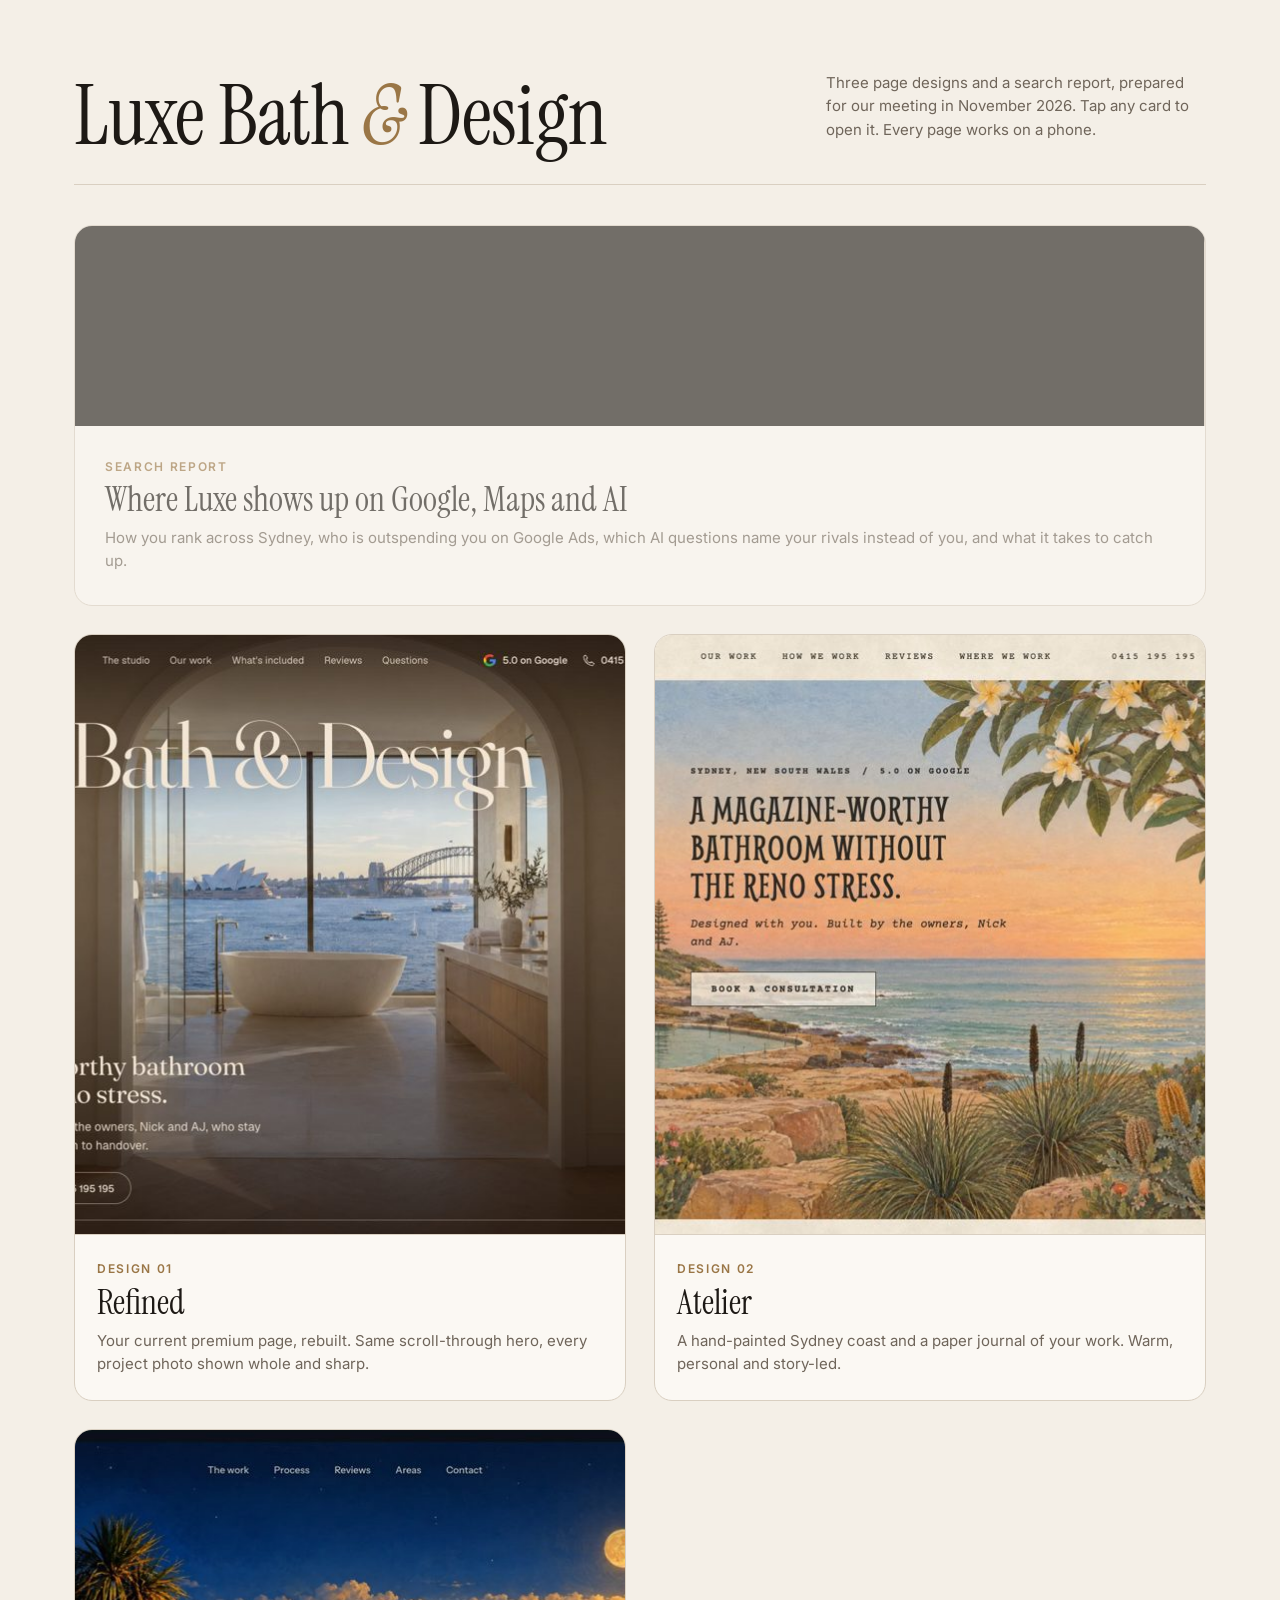
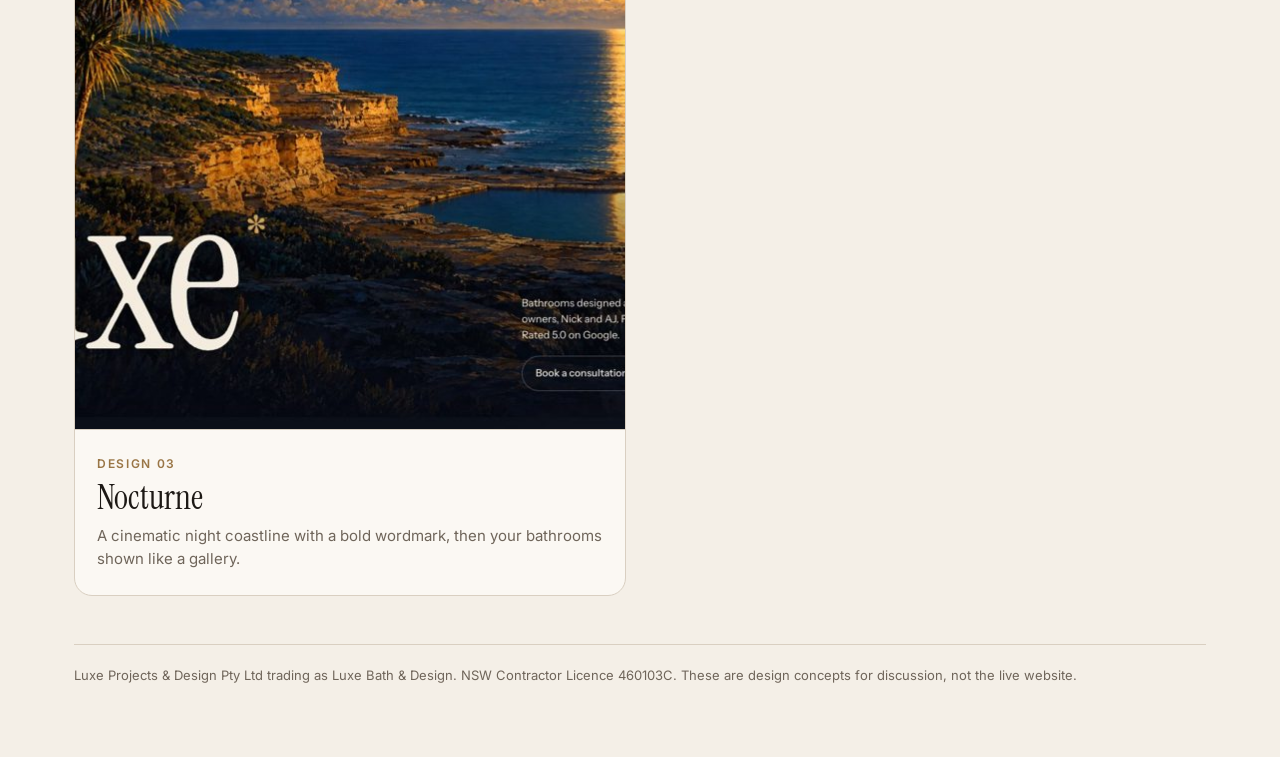
==== index.html @ 00186c3e "Update index.html" ====
<!doctype html>
<html lang="en-AU">
<head>
<meta charset="utf-8">
<meta name="viewport" content="width=device-width, initial-scale=1">
<meta name="robots" content="noindex, nofollow">
<title>Luxe Bath &amp; Design | Page concepts and search report</title>
<link rel="preconnect" href="https://fonts.googleapis.com">
<link rel="preconnect" href="https://fonts.gstatic.com" crossorigin>
<link href="https://fonts.googleapis.com/css2?family=Instrument+Serif:ital@0;1&family=Inter:wght@400;500;600&display=swap" rel="stylesheet">
<style>
:root{--ink:#1d1915;--paper:#f4efe7;--line:#d9cfc1;--muted:#6f655a;--brass:#9a7646;--card:#fbf8f3}
@media (prefers-color-scheme: dark){:root:not([data-theme="light"]){--ink:#efe8de;--paper:#14110e;--line:#3a332b;--muted:#a89c8d;--brass:#c9a36b;--card:#1d1915}}
*{box-sizing:border-box}
body{margin:0;background:var(--paper);color:var(--ink);font:400 16px/1.55 Inter,system-ui,sans-serif;-webkit-font-smoothing:antialiased}
.wrap{max-width:1180px;margin:0 auto;padding:56px 24px 72px}
header{display:flex;justify-content:space-between;align-items:flex-end;gap:24px;flex-wrap:wrap;border-bottom:1px solid var(--line);padding-bottom:28px}
h1{font:400 clamp(44px,7vw,84px)/0.95 "Instrument Serif",serif;margin:0;letter-spacing:-0.01em}
h1 em{color:var(--brass)}
.meta{color:var(--muted);font-size:15px;max-width:380px}
.grid{display:grid;grid-template-columns:repeat(2,1fr);gap:28px;margin-top:40px}
a.card{display:block;text-decoration:none;color:inherit;background:var(--card);border:1px solid var(--line);border-radius:18px;overflow:hidden;transition:transform .25s ease,box-shadow .25s ease}
a.card:hover{transform:translateY(-3px);box-shadow:0 18px 40px rgba(0,0,0,.12)}
a.card img{display:block;width:100%;aspect-ratio:16/10;object-fit:cover;border-bottom:1px solid var(--line)}
.body{padding:20px 22px 24px}
.num{font-size:12px;letter-spacing:.14em;text-transform:uppercase;color:var(--brass);font-weight:600}
h2{font:400 34px/1.05 "Instrument Serif",serif;margin:6px 0 8px}
.body p{margin:0;color:var(--muted);font-size:15px}
.report{grid-column:1/-1;display:grid;grid-template-columns:1.1fr 1fr}
.report .viz{background:#1d1915;display:flex;align-items:center;justify-content:center;min-height:260px;border-right:1px solid var(--line)}
.report .viz img{border:0;aspect-ratio:auto;height:100%;object-fit:cover}
.report .body{padding:32px 30px;display:flex;flex-direction:column;justify-content:center}
.soon{opacity:.6;pointer-events:none}
footer{margin-top:48px;color:var(--muted);font-size:13px;border-top:1px solid var(--line);padding-top:20px}
@media (max-width:760px){.grid{grid-template-columns:1fr}.report{grid-template-columns:1fr}.report .viz{border-right:0;border-bottom:1px solid var(--line)}.wrap{padding:36px 16px 56px}}
</style>
</head>
<body>
<div class="wrap">
<header>
<h1>Luxe Bath <em>&amp;</em> Design</h1>
<p class="meta">Three page designs and a search report, prepared for our meeting in November 2026. Tap any card to open it. Every page works on a phone.</p>
</header>
<div class="grid">
<a class="card report soon" id="report-card" href="report/">
<div class="viz"><img src="hub/report.jpg" alt="Preview of the search and AI report" onerror="this.parentNode.style.minHeight='200px';this.remove()"></div>
<div class="body"><span class="num">Search report</span><h2>Where Luxe shows up on Google, Maps and AI</h2><p>How you rank across Sydney, who is outspending you on Google Ads, which AI questions name your rivals instead of you, and what it takes to catch up.</p></div>
</a>
<a class="card" href="refined/"><img src="hub/refined.jpg" alt="Refined page preview" width="960" height="600"><div class="body"><span class="num">Design 01</span><h2>Refined</h2><p>Your current premium page, rebuilt. Same scroll-through hero, every project photo shown whole and sharp.</p></div></a>
<a class="card" href="atelier/"><img src="hub/atelier.jpg" alt="Atelier page preview" width="960" height="600"><div class="body"><span class="num">Design 02</span><h2>Atelier</h2><p>A hand-painted Sydney coast and a paper journal of your work. Warm, personal and story-led.</p></div></a>
<a class="card" href="nocturne/"><img src="hub/nocturne.jpg" alt="Nocturne page preview" width="960" height="600"><div class="body"><span class="num">Design 03</span><h2>Nocturne</h2><p>A cinematic night coastline with a bold wordmark, then your bathrooms shown like a gallery.</p></div></a>
</div>
<footer>Luxe Projects &amp; Design Pty Ltd trading as Luxe Bath &amp; Design. NSW Contractor Licence 460103C. These are design concepts for discussion, not the live website.</footer>
</div>
</body>
</html>
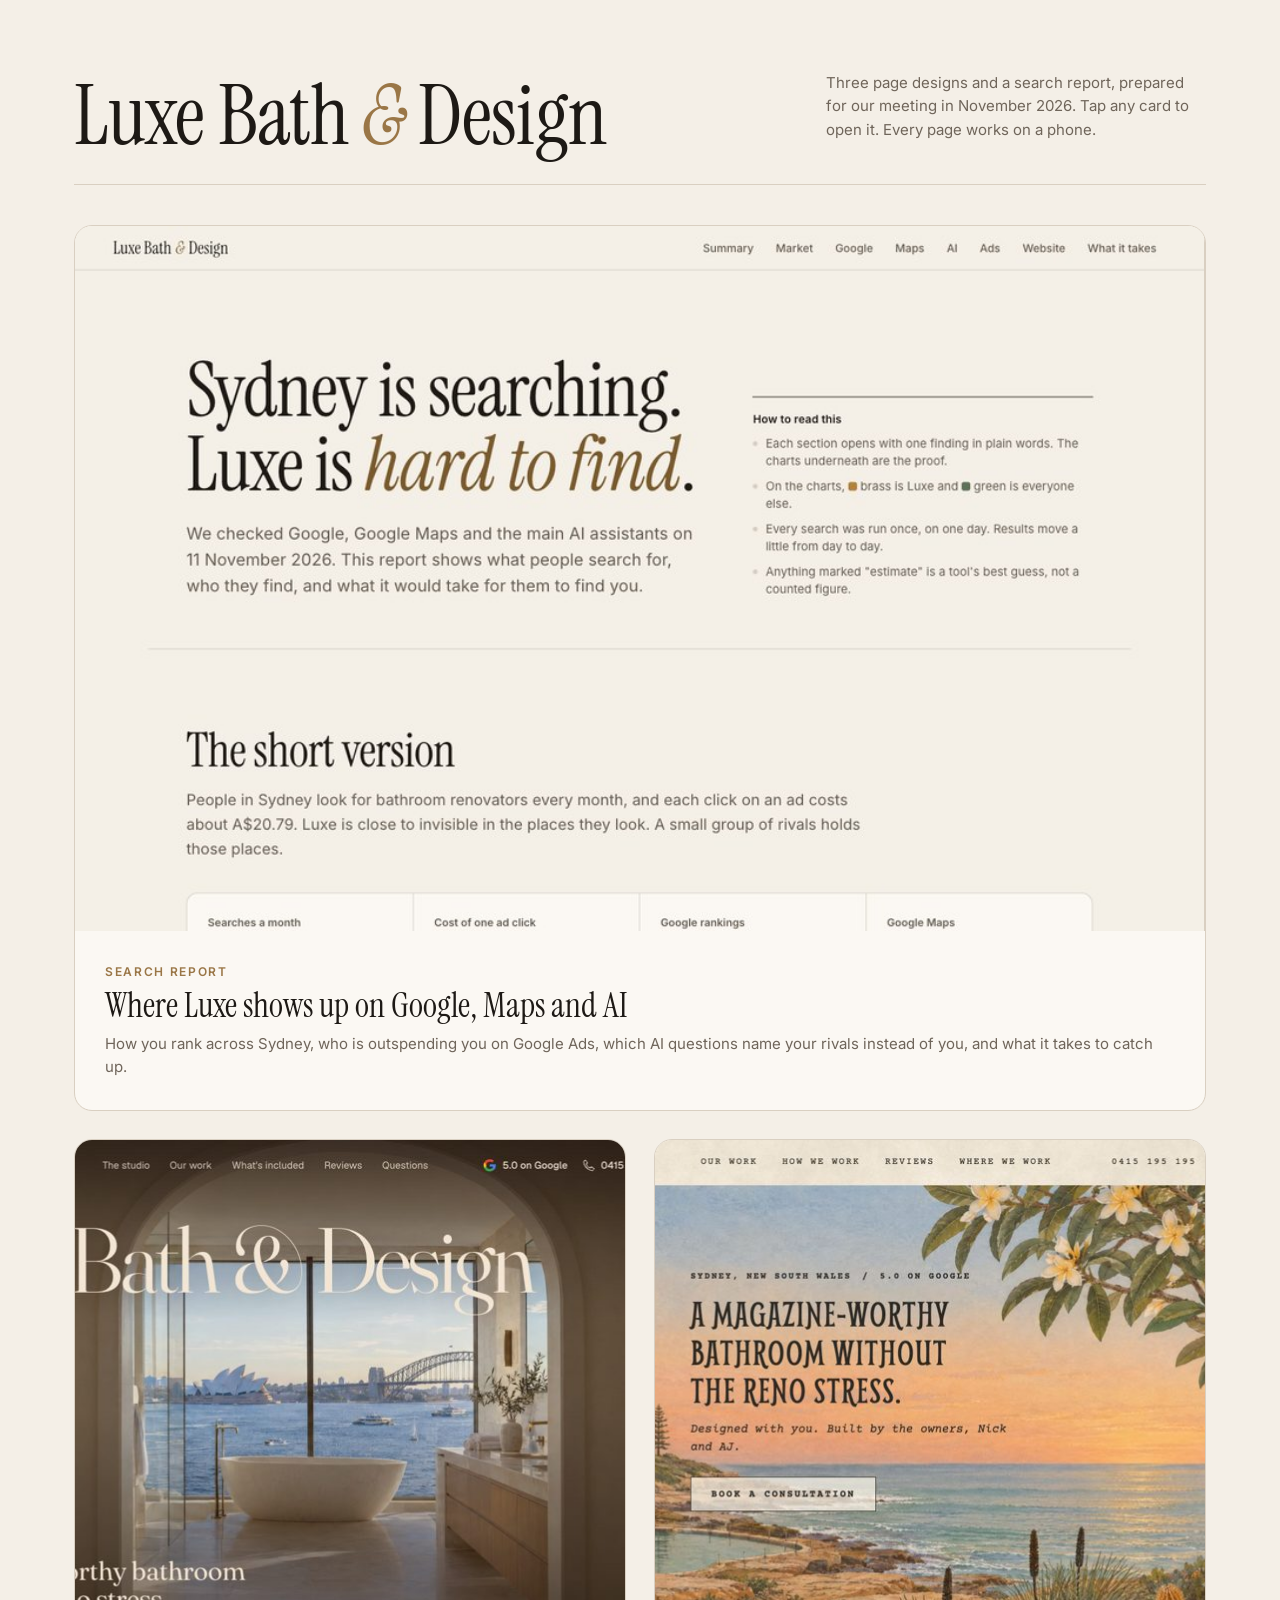
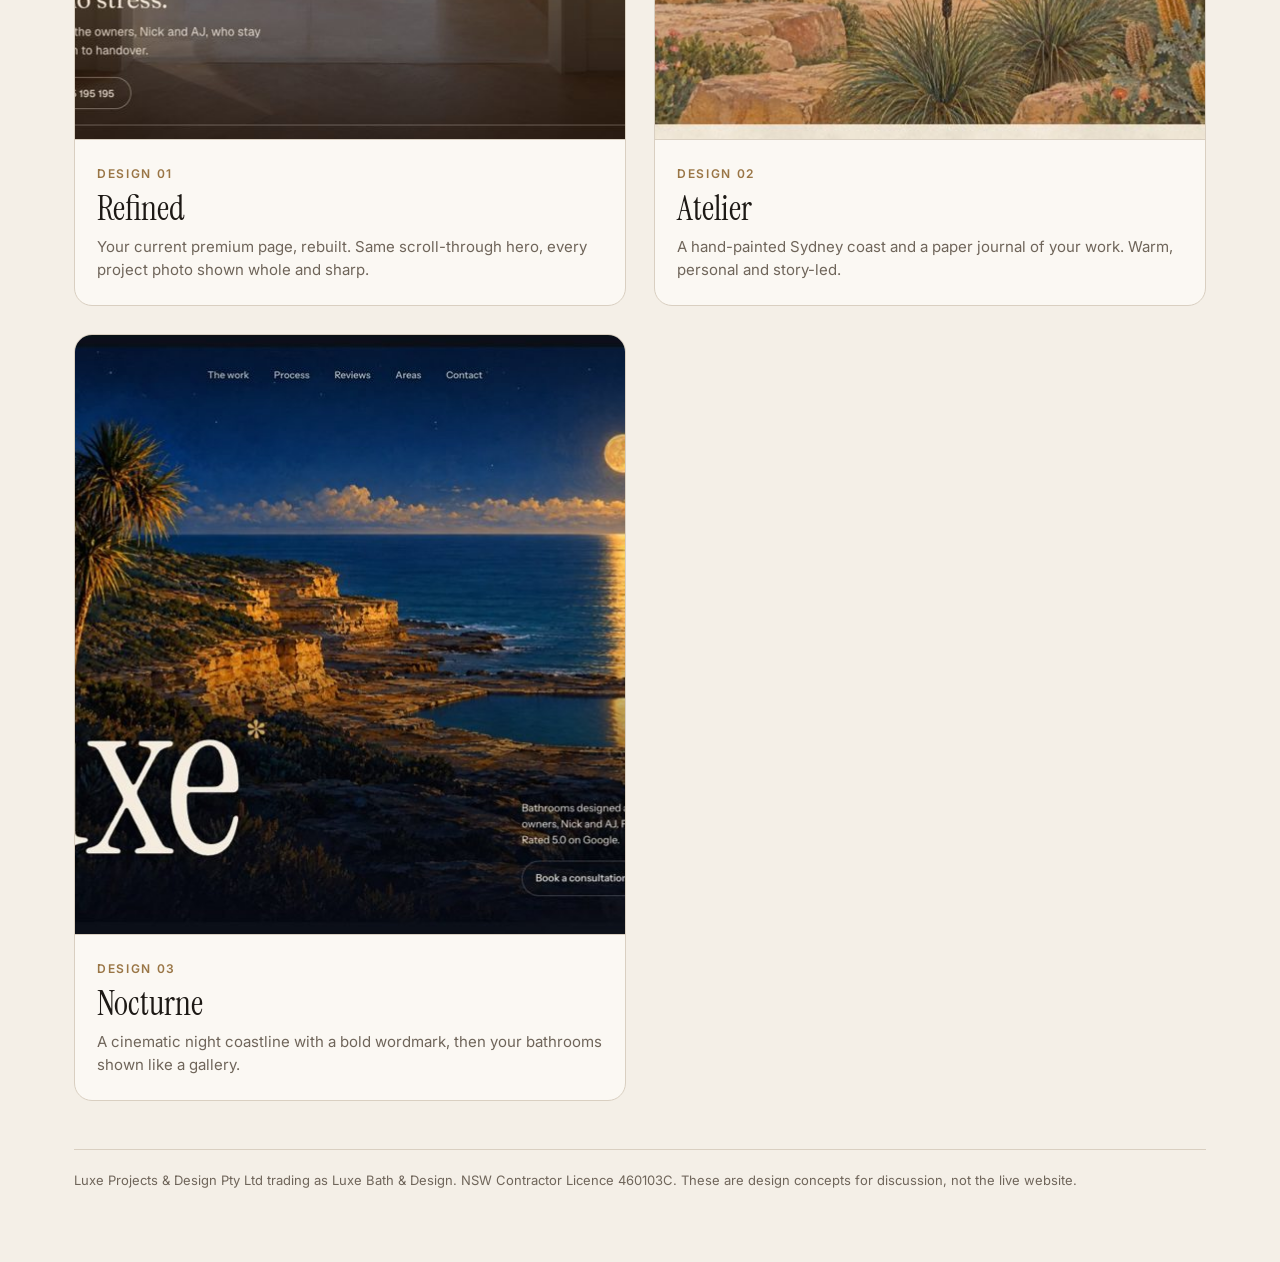
==== commit fb6a6a9e: "Update index.html" ====
--- a/index.html
+++ b/index.html
@@ -42,7 +42,7 @@
 <p class="meta">Three page designs and a search report, prepared for our meeting in November 2026. Tap any card to open it. Every page works on a phone.</p>
 </header>
 <div class="grid">
-<a class="card report soon" id="report-card" href="report/">
+<a class="card report" id="report-card" href="report/">
 <div class="viz"><img src="hub/report.jpg" alt="Preview of the search and AI report" onerror="this.parentNode.style.minHeight='200px';this.remove()"></div>
 <div class="body"><span class="num">Search report</span><h2>Where Luxe shows up on Google, Maps and AI</h2><p>How you rank across Sydney, who is outspending you on Google Ads, which AI questions name your rivals instead of you, and what it takes to catch up.</p></div>
 </a>
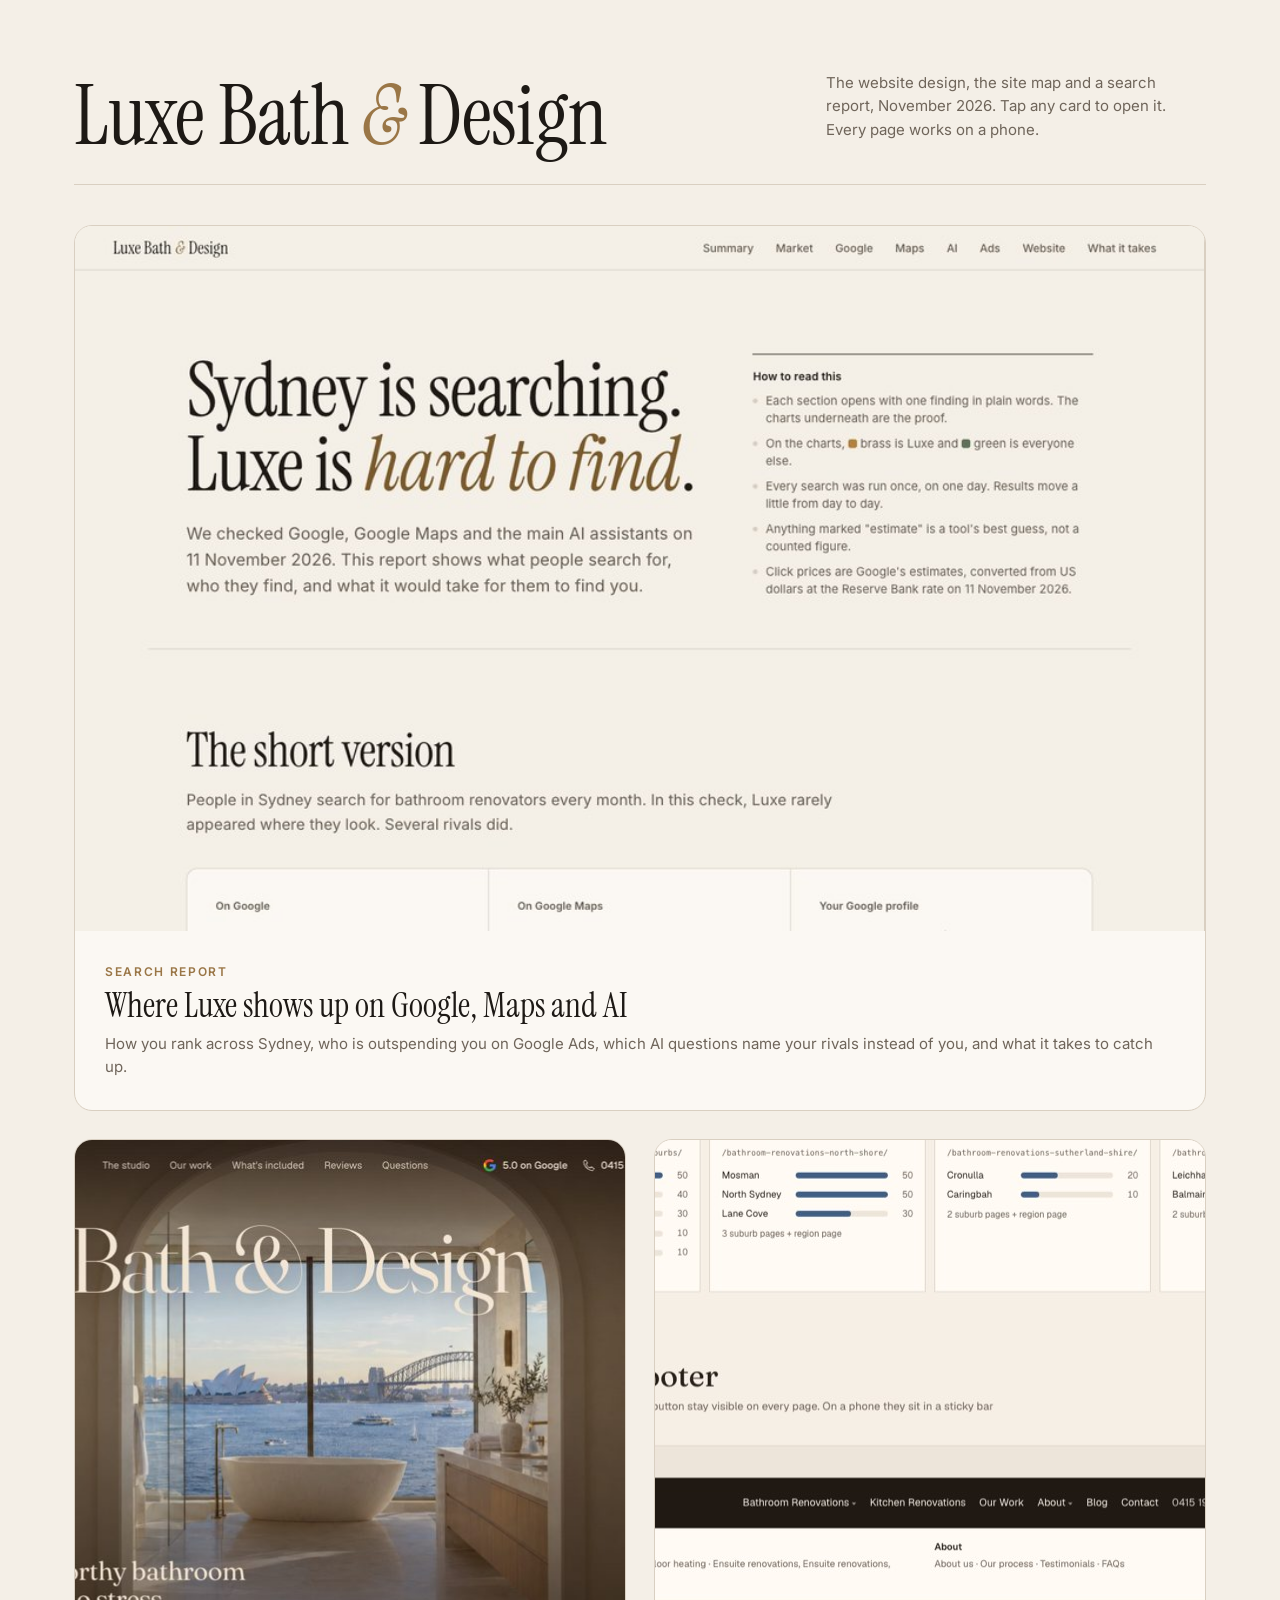
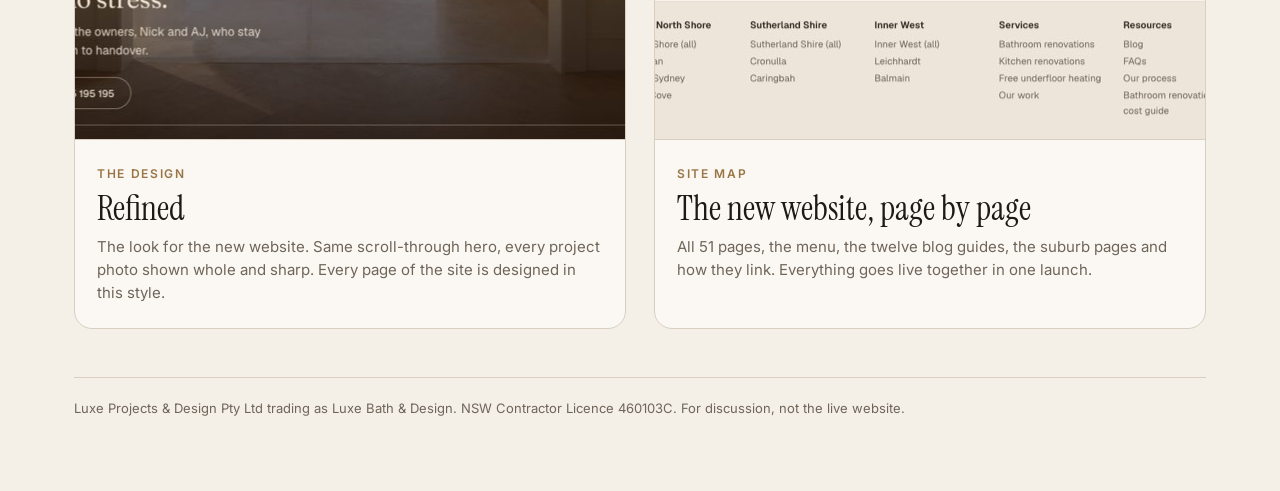
==== commit 5cd71008: "Update index.html" ====
--- a/index.html
+++ b/index.html
@@ -4,7 +4,7 @@
 <meta charset="utf-8">
 <meta name="viewport" content="width=device-width, initial-scale=1">
 <meta name="robots" content="noindex, nofollow">
-<title>Luxe Bath &amp; Design | Page concepts and search report</title>
+<title>Luxe Bath &amp; Design | Website design, site map and search report</title>
 <link rel="preconnect" href="https://fonts.googleapis.com">
 <link rel="preconnect" href="https://fonts.gstatic.com" crossorigin>
 <link href="https://fonts.googleapis.com/css2?family=Instrument+Serif:ital@0;1&family=Inter:wght@400;500;600&display=swap" rel="stylesheet">
@@ -39,18 +39,17 @@
 <div class="wrap">
 <header>
 <h1>Luxe Bath <em>&amp;</em> Design</h1>
-<p class="meta">Three page designs and a search report, prepared for our meeting in November 2026. Tap any card to open it. Every page works on a phone.</p>
+<p class="meta">The website design, the site map and a search report, November 2026. Tap any card to open it. Every page works on a phone.</p>
 </header>
 <div class="grid">
 <a class="card report" id="report-card" href="report/">
 <div class="viz"><img src="hub/report.jpg" alt="Preview of the search and AI report" onerror="this.parentNode.style.minHeight='200px';this.remove()"></div>
 <div class="body"><span class="num">Search report</span><h2>Where Luxe shows up on Google, Maps and AI</h2><p>How you rank across Sydney, who is outspending you on Google Ads, which AI questions name your rivals instead of you, and what it takes to catch up.</p></div>
 </a>
-<a class="card" href="refined/"><img src="hub/refined.jpg" alt="Refined page preview" width="960" height="600"><div class="body"><span class="num">Design 01</span><h2>Refined</h2><p>Your current premium page, rebuilt. Same scroll-through hero, every project photo shown whole and sharp.</p></div></a>
-<a class="card" href="atelier/"><img src="hub/atelier.jpg" alt="Atelier page preview" width="960" height="600"><div class="body"><span class="num">Design 02</span><h2>Atelier</h2><p>A hand-painted Sydney coast and a paper journal of your work. Warm, personal and story-led.</p></div></a>
-<a class="card" href="nocturne/"><img src="hub/nocturne.jpg" alt="Nocturne page preview" width="960" height="600"><div class="body"><span class="num">Design 03</span><h2>Nocturne</h2><p>A cinematic night coastline with a bold wordmark, then your bathrooms shown like a gallery.</p></div></a>
+<a class="card" href="refined/"><img src="hub/refined.jpg" alt="Refined page design preview" width="960" height="600"><div class="body"><span class="num">The design</span><h2>Refined</h2><p>The look for the new website. Same scroll-through hero, every project photo shown whole and sharp. Every page of the site is designed in this style.</p></div></a>
+<a class="card" href="site-map/"><img src="hub/sitemap.jpg" alt="Site map preview" width="960" height="600"><div class="body"><span class="num">Site map</span><h2>The new website, page by page</h2><p>All 51 pages, the menu, the twelve blog guides, the suburb pages and how they link. Everything goes live together in one launch.</p></div></a>
 </div>
-<footer>Luxe Projects &amp; Design Pty Ltd trading as Luxe Bath &amp; Design. NSW Contractor Licence 460103C. These are design concepts for discussion, not the live website.</footer>
+<footer>Luxe Projects &amp; Design Pty Ltd trading as Luxe Bath &amp; Design. NSW Contractor Licence 460103C. For discussion, not the live website.</footer>
 </div>
 </body>
 </html>
